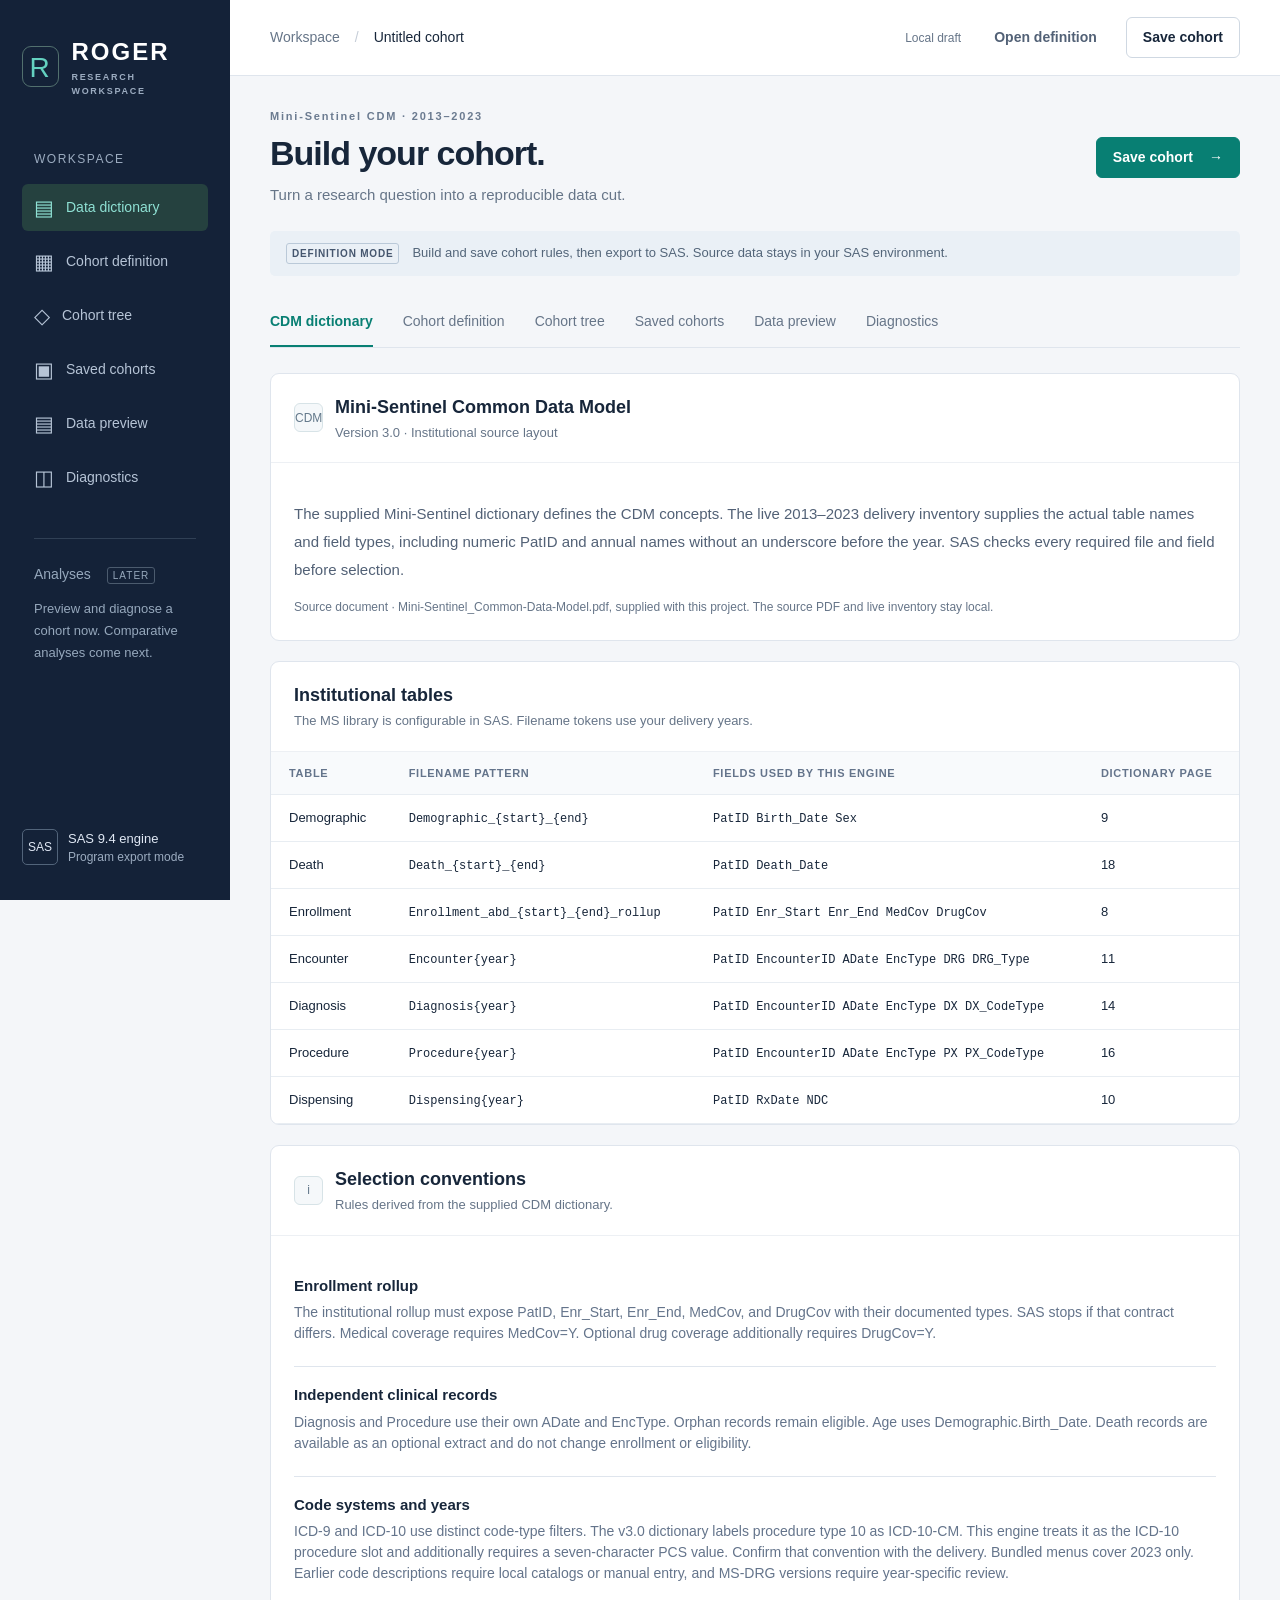
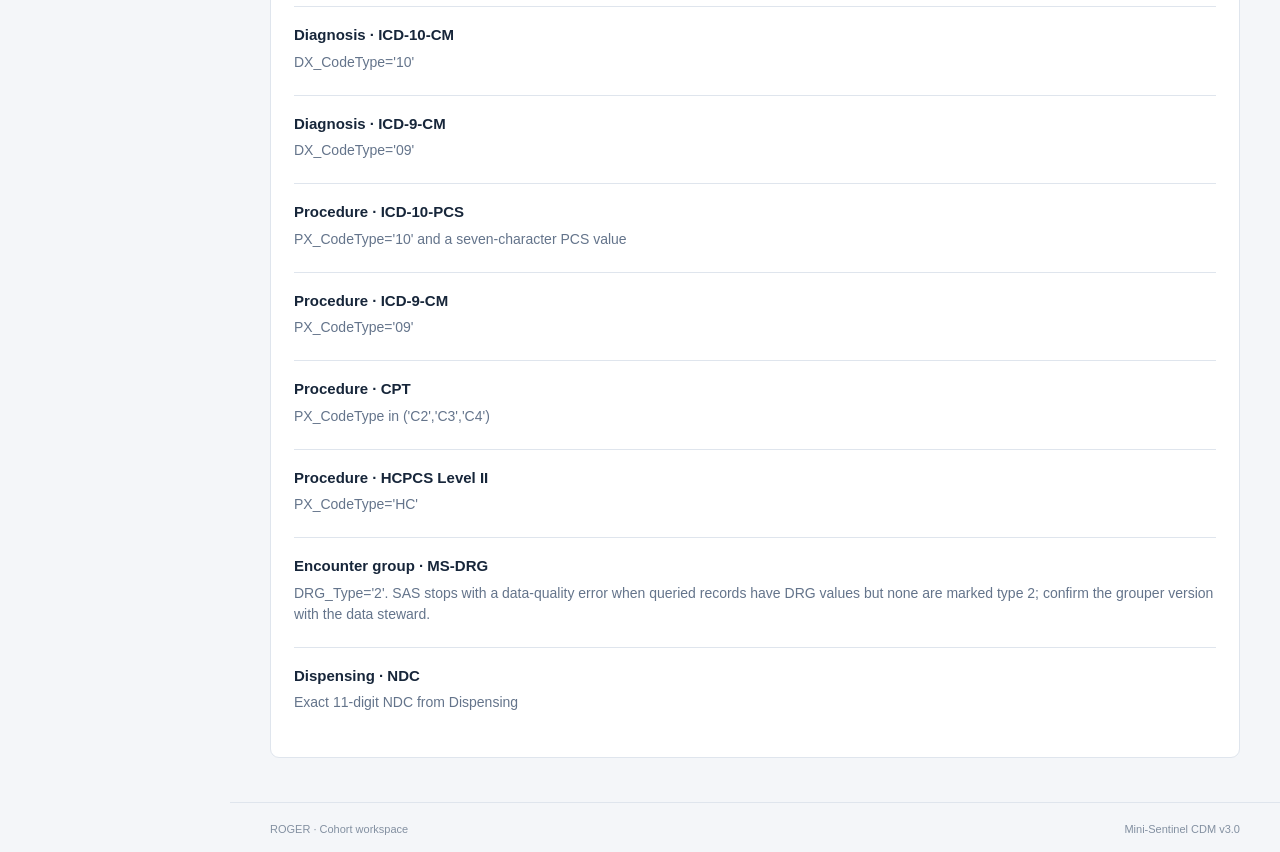
==== index.html @ 64b3f54f "Add saved cohort comparison" ====
<!doctype html>
<html lang="en">
<head>
  <meta charset="UTF-8"><meta name="viewport" content="width=device-width, initial-scale=1">
  <title>ROGER · Cohort workspace</title>
  <meta name="description" content="Define Mini-Sentinel CDM cohorts visually and export a reviewable SAS 9.4 extraction program.">
  <link rel="icon" href="data:image/svg+xml,%3Csvg xmlns='http://www.w3.org/2000/svg' viewBox='0 0 32 32'%3E%3Crect width='32' height='32' rx='8' fill='%23132135'/%3E%3Cpath d='M9 24V8h7a5 5 0 0 1 0 10h-7m7 0 7 6' fill='none' stroke='%2358d1bd' stroke-width='3'/%3E%3C/svg%3E">
  <link rel="stylesheet" href="./style.css?v=d3c6c8b02db3">
</head>
<body>
  <aside class="sidebar">
    <a class="brand" href="./" aria-label="ROGER home"><span class="brand-mark">R</span><span>ROGER<small>RESEARCH WORKSPACE</small></span></a>
    <div class="side-caption">WORKSPACE</div>
    <button class="side-link" data-view="profile" hidden><span aria-hidden="true">♙</span> Investigator profiles</button>
    <button class="side-link" data-view="codebook"><span aria-hidden="true">▤</span> Data dictionary</button>
    <button class="side-link" data-view="builder"><span aria-hidden="true">▦</span> Cohort definition</button>
    <button class="side-link" data-view="graph"><span aria-hidden="true">◇</span> Cohort tree</button>
    <button class="side-link" data-view="saved"><span aria-hidden="true">▣</span> Saved cohorts</button>
    <button class="side-link" data-view="run" hidden><span aria-hidden="true">▶</span> Run in SAS</button>
    <button class="side-link" data-view="preview"><span aria-hidden="true">▤</span> Data preview</button>
    <button class="side-link" data-view="diagnostics"><span aria-hidden="true">◫</span> Diagnostics</button>
    <div class="later"><span>Analyses</span><span class="soon">LATER</span><p>Preview and diagnose a cohort now. Comparative analyses come next.</p></div>
    <div class="side-bottom"><span class="engine-symbol">SAS</span><div>SAS 9.4 engine<small id="execution-mode">Program export mode</small></div></div>
  </aside>
  <div class="workspace">
    <header class="topbar"><div><span class="breadcrumb">Workspace</span><span class="slash">/</span><span id="current-cohort-label">New cohort</span></div><div class="top-actions"><button class="job-indicator" id="job-indicator" data-view="run" hidden aria-live="polite">No SAS job</button><span id="save-state">Local draft</span><button class="button subtle" id="import-button">Open definition</button><button class="button" id="save-button">Save cohort</button></div></header>
    <main id="main">
      <div class="heading"><div><p class="eyebrow">MINI-SENTINEL CDM</p><h1>Build your cohort.</h1><p class="subtitle">Turn a research question into a reproducible data cut.</p></div><button class="button primary" id="review-button">Save cohort <span aria-hidden="true">→</span></button></div>
      <div class="mode-banner"><span class="tag">DEFINITION MODE</span><span>Build and save cohort rules, then export to SAS. Source data stays in your SAS environment.</span></div>
      <nav class="tabs" aria-label="Workspace views"><button data-view="profile" hidden>Profiles</button><button data-view="codebook">CDM dictionary</button><button data-view="builder">Cohort definition</button><button data-view="graph">Cohort tree</button><button data-view="saved">Saved cohorts</button><button data-view="run" hidden>Run in SAS</button><button data-view="preview">Data preview</button><button data-view="diagnostics">Diagnostics</button></nav>
      <div id="app" aria-live="off"><p>Loading the CDM schema…</p></div>
    </main>
    <footer><span>ROGER · Cohort workspace</span><span>Mini-Sentinel CDM v3.0</span></footer>
  </div>
  <input type="file" id="import-file" accept="application/json,.json" hidden>
  <input type="file" id="result-files" accept=".csv,text/csv" multiple hidden>
  <div id="toast" role="status" hidden></div>
  <script type="module" src="./app.js?v=d3c6c8b02db3"></script>
</body>
</html>
---- style.css ----
:root{font-family:Inter,"Segoe UI",Arial,sans-serif;color:#17263a;background:#f4f6f9;font-synthesis:none;--ink:#17263a;--muted:#667588;--line:#dfe5ed;--accent:#087f73;--light:#e8f5f2;--navy:#142238}*{box-sizing:border-box}body{margin:0;font-size:16px;line-height:1.5}button,input,select,textarea{font:inherit}button{cursor:pointer}button:disabled{cursor:not-allowed;opacity:.45}a{color:var(--accent)}button:focus-visible,a:focus-visible,input:focus-visible,select:focus-visible,textarea:focus-visible{outline:3px solid #3da99b;outline-offset:3px}.sidebar{position:fixed;width:230px;inset:0 auto 0 0;background:var(--navy);color:#e1e9f5;padding:34px 22px;display:flex;flex-direction:column}.brand{display:flex;gap:12px;align-items:center;text-decoration:none;color:#fff;font-size:24px;font-weight:650;letter-spacing:2px}.brand-mark{display:grid;place-items:center;color:#64d1c0;border:1px solid #52706e;border-radius:9px;width:39px;height:41px;font-size:28px;font-weight:500}.brand small{display:block;font-size:9px;letter-spacing:1.7px;color:#9cacc0;margin-top:1px}.side-caption{font-size:12px;letter-spacing:1.5px;color:#9cacc0;margin:52px 12px 16px}.side-link{display:flex;gap:12px;align-items:center;background:none;border:0;color:#b6c4d6;padding:13px 12px;text-align:left;border-radius:6px;margin-bottom:7px;font-size:14px}.side-link span{font-size:21px;line-height:1}.side-link:hover{background:#20334c}.side-link.selected{background:#25413f;color:#8fe1d4}.later{margin:30px 12px 0;border-top:1px solid #304055;padding-top:25px;font-size:14px;color:#96a8bc}.soon{font-size:10px;border:1px solid #4b5b6e;border-radius:3px;margin-left:16px;padding:2px 5px;letter-spacing:1px}.later p{font-size:13px;line-height:1.7;color:#96a8bc}.side-bottom{margin-top:auto;display:flex;gap:10px;font-size:13px;align-items:center;padding-top:40px}.side-bottom small{display:block;color:#9cacc0;font-size:12px}.engine-symbol{font-size:12px;border:1px solid #52647a;padding:8px 5px;border-radius:5px}.workspace{margin-left:230px}.topbar{height:77px;padding:0 40px;background:white;border-bottom:1px solid var(--line);display:flex;align-items:center;justify-content:space-between;font-size:14px}.breadcrumb{color:var(--muted)}.slash{margin:0 15px;color:#c5cdd7}.top-actions{display:flex;gap:12px;align-items:center}#save-state{font-size:12px;color:var(--muted);margin-right:4px}.button{border:1px solid #cfd8e2;background:white;color:var(--ink);padding:9px 16px;border-radius:6px;font-size:14px;font-weight:600;display:inline-flex;gap:16px;align-items:center;justify-content:center;white-space:nowrap}.button:hover{background:#f0f4f7}.button.primary{background:var(--accent);color:white;border-color:var(--accent)}.button.primary:hover{background:#08675e}.button.subtle{background:transparent;border-color:transparent;color:#526176}.button.small{padding:6px 10px;font-size:13px}.button.danger{color:#a14242}.heading{display:flex;align-items:center;justify-content:space-between;margin:32px 0 24px;gap:15px}.eyebrow{font-size:11px;letter-spacing:1.8px;color:#6b7b90;font-weight:700;margin:0 0 7px}h1{font-size:34px;line-height:1.25;font-weight:600;letter-spacing:-1px;margin:0}h2{font-size:18px;font-weight:650;margin:0}h3{font-size:15px;font-weight:650;margin:0}.subtitle{color:var(--muted);margin:10px 0 0;font-size:15px}main{max-width:1580px;margin:auto;padding:0 40px 44px}.mode-banner{display:flex;align-items:center;gap:13px;background:#eaf0f6;padding:12px 16px;color:#536579;font-size:13px;border-radius:5px}.tag{font-size:10px;letter-spacing:.8px;font-weight:700;white-space:nowrap;color:#45566e;border:1px solid #bac9d8;border-radius:3px;padding:2px 5px}.tabs{display:flex;gap:30px;border-bottom:1px solid var(--line);margin:22px 0 25px}.tabs button{background:transparent;border:0;border-bottom:2px solid transparent;color:var(--muted);padding:13px 0;font-size:14px}.tabs button.active{border-color:var(--accent);color:var(--accent);font-weight:600}.builder-grid{display:grid;grid-template-columns:minmax(0,1fr) 300px;gap:24px;align-items:start}.stack{display:grid;gap:20px}.panel{background:white;border:1px solid var(--line);border-radius:9px;overflow:hidden}.panel-head{display:flex;align-items:center;gap:12px;padding:20px 23px;border-bottom:1px solid #edf0f4}.panel-head p{margin:2px 0 0;font-size:13px;color:var(--muted)}.step-number{display:grid;place-items:center;width:29px;height:29px;border:1px solid #d7e3e7;background:#f5f8fa;border-radius:6px;font-size:12px;color:#64798b;flex-shrink:0}.panel-body{padding:22px 23px}.fields{display:grid;grid-template-columns:repeat(2,minmax(0,1fr));gap:18px}.fields.three{grid-template-columns:repeat(3,minmax(0,1fr))}.fields .full{grid-column:1/-1}label,.field-label{display:block;font-size:13px;font-weight:600;color:#435369;margin-bottom:6px}input:not([type=checkbox]),select,textarea{width:100%;min-height:41px;border:1px solid #d7dfe8;border-radius:5px;background:#fff;color:var(--ink);padding:8px 11px;font-size:14px}input::placeholder,textarea::placeholder{color:#94a0b0}textarea{resize:vertical;min-height:85px;line-height:1.65;font-family:"Cascadia Code",Consolas,monospace}input:disabled{background:#f5f7fa;color:#667588}.hint{color:var(--muted);font-size:12px;margin:6px 0 0;line-height:1.65}.check-row{display:flex;gap:9px;align-items:center;font-size:14px;font-weight:400;color:#435369;cursor:pointer}.check-row input{width:16px;height:16px;accent-color:var(--accent);margin:0}.source-checks{display:flex;gap:10px 18px;flex-wrap:wrap}.source-checks label{font-size:12px;margin-bottom:0}.source-checks input{width:14px;height:14px}.rule{border:1px solid #e0e6ed;border-radius:6px;margin-bottom:16px}.rule-head{display:flex;gap:10px;align-items:center;justify-content:space-between;padding:12px 15px;background:#f7f9fb;border-bottom:1px solid #e6ebf1}.rule-body{padding:17px}.rule-label{font-size:13px;font-weight:600}.logic{background:#eaf3f1;color:#367b70;font-size:10px;padding:3px 7px;border-radius:3px;letter-spacing:.5px}.logic.exclude{background:#fcf0ed;color:#a85642}.rule-head button{background:transparent;border:0;color:#65778d;font-size:18px}.rule-head button:hover{color:#a14242}.add-rule{width:100%;background:#fbfdfd;border:1px dashed #a9c9c4;color:var(--accent);padding:13px;border-radius:5px;font-size:14px;font-weight:600}.empty{padding:4px 0 20px;color:var(--muted);font-size:14px;line-height:1.8}.and-line{font-size:10px;letter-spacing:1px;color:var(--muted);margin:15px 0;text-align:center}.summary{position:sticky;top:20px}.summary-head{padding:20px 20px 0}.summary-head .eyebrow{font-size:10px}.summary-title{font-size:17px;font-weight:600;margin:5px 0;overflow-wrap:anywhere}.summary-body{padding:18px 20px}.summary .rule-count{font-size:34px;font-weight:500;letter-spacing:-1px}.summary .rule-count small{font-size:12px;letter-spacing:0;color:var(--muted);display:block;margin-top:0}.summary hr{border:0;border-top:1px solid #e8edf2;margin:18px 0}.summary dl{display:grid;grid-template-columns:1fr auto;font-size:12px;gap:9px}.summary dt{color:var(--muted)}.summary dd{margin:0;text-align:right}.timeline{height:100px;position:relative;font-size:10px;margin:10px 0 0;display:flex;align-items:center}.timeline:before{content:"";height:2px;background:#c9dad8;position:absolute;left:0;right:0;top:50%}.timeline .base{background:#c4e5df;height:12px;width:57%;z-index:1}.timeline .follow{background:#e5ebf2;height:12px;flex:1;z-index:1}.timeline .index{height:26px;width:2px;background:#087f73;z-index:2;position:relative}.timeline .index span{position:absolute;top:-25px;left:-23px;width:50px;text-align:center;color:#086f64;font-weight:600}.timeline .ends{position:absolute;top:65px;display:flex;justify-content:space-between;width:100%;color:var(--muted)}.notice{background:#fcf7ec;border:1px solid #eee1bf;border-radius:6px;padding:12px 14px;color:#806627;font-size:12px;line-height:1.7}.notice.info{background:#f0f5f9;border-color:#dce5ee;color:#596c81}.notice.error{background:#fff2f0;border-color:#e9c7c1;color:#974a3e}.notice ul{margin:8px 0 0;padding-left:18px}.status-row{display:flex;align-items:center;gap:9px;font-size:12px;color:#677587}.status-dot{width:7px;height:7px;border-radius:50%;background:#b6934c;flex-shrink:0}.full-button{width:100%;margin-top:15px}.details-toggle{padding:15px 23px;cursor:pointer;font-weight:600;font-size:14px;color:#526176}.details-body{border-top:1px solid var(--line);padding:23px}.output-item{display:flex;gap:10px;align-items:center;border:1px solid var(--line);border-radius:5px;padding:12px;margin:0;cursor:pointer;font-size:13px}.output-item input{accent-color:var(--accent)}.output-item.selected{border-color:#84bdb3;background:#f3faf8}.output-item small{display:block;font-size:11px;color:var(--muted);font-weight:400}.output-item .table-code{font-family:Consolas,monospace;font-size:12px;border:1px solid #d3e1df;border-radius:3px;min-width:25px;text-align:center;color:#56726d;background:white}.review-grid{display:grid;grid-template-columns:minmax(0,1fr) 300px;gap:24px}.review-rule{display:flex;gap:15px;border-bottom:1px solid #e9edf3;padding:18px 0}.review-rule:last-child{border-bottom:0}.review-rule p{font-size:14px;margin:3px 0;color:#617084}.code-chip{display:inline-block;background:#f0f4f8;border:1px solid #dce4ed;border-radius:4px;margin:6px 5px 0 0;padding:3px 7px;font:12px Consolas,monospace}.code-preview{background:#172438;color:#d7e5f3;padding:24px;font:12px/1.8 Consolas,monospace;overflow:auto;max-height:460px;margin:0;tab-size:2;white-space:pre}.toolbar{display:flex;gap:10px;align-items:center;flex-wrap:wrap}.table-wrap{overflow:auto}table{border-collapse:collapse;width:100%;font-size:13px}th{text-align:left;background:#f8fafc;font-size:11px;text-transform:uppercase;letter-spacing:.7px;color:#64748b;font-weight:600}th,td{padding:13px 18px;border-bottom:1px solid #e8edf2;vertical-align:top}td code{font-size:12px}.catalog-note{padding:17px 0;border-bottom:1px solid var(--line)}.catalog-note:last-child{border-bottom:0}.catalog-note p{font-size:14px;color:#64748b;margin:5px 0}.catalog-note a{font-size:12px}.review-summary-text{font-size:15px;line-height:1.85;color:#526176}.subheading{font-size:12px;letter-spacing:.6px;color:#63758b;margin:25px 0 12px}.export-meta{font-size:12px;color:var(--muted);margin:12px 0}footer{display:flex;justify-content:space-between;padding:18px 40px;border-top:1px solid var(--line);font-size:11px;color:#8390a1}#toast{position:fixed;right:28px;bottom:25px;background:#142b30;color:white;padding:13px 22px;border-radius:7px;box-shadow:0 5px 20px #19293722;font-size:14px;z-index:5;max-width:calc(100vw - 56px)}.error-screen{padding:35px;background:#fff2f0;border:1px solid #e4a99e;border-radius:8px} .icon-note{font-size:22px;color:#a0adb9;margin-bottom:8px}.mobile-title{display:none}
@media(min-width:1500px){.builder-grid,.review-grid{grid-template-columns:minmax(0,1fr) 330px}.panel-body{padding:25px}.fields{gap:20px}}
@media(max-width:1180px){.sidebar{width:195px;padding-left:16px;padding-right:16px}.workspace{margin-left:195px}main{padding:0 24px 30px}.topbar{padding:0 24px}.builder-grid,.review-grid{grid-template-columns:minmax(0,1fr) 260px;gap:18px}.panel-body,.panel-head{padding:18px}.fields.three{grid-template-columns:repeat(2,minmax(0,1fr))}.brand{font-size:21px}.brand small{font-size:8px}.brand-mark{width:33px;height:37px}.side-link{font-size:13px}}
@media(max-width:980px){.builder-grid,.review-grid{grid-template-columns:1fr}.summary{position:static}.summary .timeline{max-width:350px}.summary dl{max-width:420px}.side-bottom{font-size:12px}.heading{align-items:flex-start}h1{font-size:30px}#save-state{display:none}}
@media(max-width:720px){.sidebar{position:static;width:100%;padding:16px 20px;display:block}.brand{font-size:21px}.brand small{font-size:8px}.sidebar .side-caption,.sidebar .side-link,.sidebar .later,.sidebar .side-bottom{display:none}.workspace{margin:0}.topbar{height:auto;padding:12px 20px;gap:10px;flex-wrap:wrap}.topbar>div:first-child{display:none}.top-actions{width:100%;justify-content:flex-end}main{padding:0 18px 30px}.heading{margin-top:24px;flex-wrap:wrap}.heading .button{font-size:13px}.subtitle{font-size:14px}.mode-banner{align-items:flex-start;flex-direction:column;gap:7px}.tabs{gap:18px}.tabs button{font-size:12px}.fields.three{grid-template-columns:repeat(2,minmax(0,1fr))}.panel-body,.panel-head{padding:17px}.fields{gap:14px}.source-checks{gap:9px}.output-item{padding:10px;font-size:12px}footer{padding:16px 20px;gap:10px;flex-wrap:wrap}.rule-body{padding:13px}.button{padding:9px 12px}h1{font-size:30px}}
@media(max-width:440px){.fields,.fields.three{grid-template-columns:1fr}.fields .full{grid-column:auto}.heading .button{width:100%}.tabs{gap:12px}.tabs button{font-size:11px}.source-checks{display:grid;grid-template-columns:1fr 1fr}.rule-head{padding:10px}.review-rule{gap:8px}}

.code-library-launch{display:flex;align-items:center;justify-content:space-between;gap:16px;background:#edf7f4;border:1px solid #cce6df;border-radius:7px;padding:14px 16px}.code-library-launch strong{font-size:14px}.code-library-launch .hint{margin:2px 0 0}.code-picker{width:min(960px,calc(100vw - 32px));max-height:calc(100dvh - 32px);padding:0;border:1px solid var(--line);border-radius:12px;color:var(--ink);box-shadow:0 24px 90px #14223850}.code-picker[open]{display:flex;flex-direction:column}.code-picker::backdrop{background:#14223888;backdrop-filter:blur(3px)}.picker-head{display:flex;justify-content:space-between;gap:16px;padding:23px 26px 15px}.picker-head h2{font-size:23px}.picker-head p:last-child{font-size:13px;color:var(--muted);margin:5px 0 0}.picker-close{background:none;border:0;font-size:27px;color:var(--muted);align-self:start;line-height:1.2}.picker-controls{display:grid;grid-template-columns:minmax(0,2fr) minmax(140px,1fr);gap:16px;padding:0 26px 15px}.picker-tools{display:flex;justify-content:space-between;align-items:center;gap:12px;padding:10px 26px;border-top:1px solid var(--line);background:#f7f9fb;font-size:12px;color:var(--muted)}.picker-tools .check-row{margin:0;font-size:13px}.picker-results{overflow:auto;min-height:160px;height:360px;border-block:1px solid var(--line);overscroll-behavior:contain}.picker-row{display:grid;grid-template-columns:18px 100px minmax(0,1fr);gap:14px;padding:12px 26px;margin:0;border-bottom:1px solid #edf0f4;font-size:13px;font-weight:400;cursor:pointer}.picker-row:hover{background:#f4f9f8}.picker-row.picked{background:#eaf6f2}.picker-row input{accent-color:var(--accent);width:16px;height:16px;margin:3px 0 0}.picker-code{font-family:Consolas,monospace;color:#087f73;font-weight:650}.picker-code small{display:block;font-family:Inter,"Segoe UI",sans-serif;font-size:10px;font-weight:500;color:#547c70}.picker-description small{display:block;font-size:10px;color:var(--muted);margin-top:4px}.picker-empty{padding:48px 30px;text-align:center;color:var(--muted);font-size:14px}.picker-pagination{display:flex;align-items:center;justify-content:center;gap:16px;padding:10px 24px;font-size:12px}.picker-reference{padding:8px 26px 12px;font-size:11px;color:var(--muted);max-height:150px;overflow:auto}.picker-reference summary{cursor:pointer}.picker-reference p{margin:6px 0}.picker-footer{display:flex;justify-content:space-between;gap:16px;align-items:center;padding:17px 26px;border-top:1px solid var(--line);background:#f7f9fb}.picker-footer>div{display:flex;align-items:center;gap:10px}.picker-footer strong{font-size:13px}.picker-error{color:#9d3737;background:#fff2ef;padding:9px 26px;margin:0;font-size:13px}.picker-import{padding:12px 26px;border-top:1px solid var(--line)}.picker-import input{font-size:12px!important}.picker-import .hint{font-size:11px}
@media(max-width:600px){.picker-head,.picker-controls{padding-left:16px;padding-right:16px}.picker-head h2{font-size:19px}.picker-controls{grid-template-columns:1fr;gap:8px}.picker-row{padding:12px 16px;grid-template-columns:16px 80px minmax(0,1fr);gap:8px}.picker-results{height:280px}.picker-footer{padding:12px;flex-wrap:wrap}.picker-pagination{gap:8px;padding:10px}.picker-pagination .button{font-size:11px}.code-library-launch{align-items:flex-start;flex-direction:column}.picker-tools{padding:10px 16px}.picker-reference{padding:8px 16px}}

.tree-toolbar{display:flex;justify-content:space-between;align-items:center;gap:18px;padding:20px 22px;border-bottom:1px solid var(--line);flex-wrap:wrap}.tree-actions{display:flex;gap:7px;flex-wrap:wrap}.tree-layout{display:grid;grid-template-columns:minmax(0,1fr) 260px}.tree-canvas-tools{display:flex;gap:12px;align-items:center;padding:10px 15px;border-bottom:1px solid var(--line);min-height:57px}.tree-canvas-tools label{margin:0}.tree-canvas-tools select{width:85px;min-height:32px;padding:4px 8px;font-size:12px}.tree-viewport{height:610px;overflow:auto;overscroll-behavior:contain;background-color:#f4f8f9;background-image:radial-gradient(#c6d8d8 .9px,transparent .9px);background-size:18px 18px}.tree-size{position:relative;min-width:100%;min-height:100%}.tree-world{position:relative;transform-origin:0 0}.tree-links{position:absolute;inset:0;overflow:visible;pointer-events:none}.tree-links g path{fill:none;stroke:#749b99;stroke-width:2.5}.tree-links #tree-link-preview{fill:none;stroke:#087f73;stroke-width:3;stroke-dasharray:7 5}.tree-node{position:absolute;width:210px;height:166px;border:1.5px solid #c8d7dd;border-radius:10px;background:#fff;box-shadow:0 3px 12px #1c485412;overflow:visible}.tree-node.active{outline:3px solid #66bcae;outline-offset:3px}.tree-node.group{border-color:#b3a3d5;background:#faf7ff}.tree-node.exclude{border-color:#d9aeaa;background:#fff8f6}.tree-node.event{border-color:#90cabc}.tree-node-header{display:flex;justify-content:space-between;align-items:center;width:100%;border:0;border-bottom:1px solid #dce6e9;background:#edf4f6;border-radius:9px 9px 0 0;padding:10px 13px;font-size:14px;font-weight:650;color:var(--ink);cursor:grab;touch-action:none}.tree-node-header:active{cursor:grabbing}.group .tree-node-header{background:#eee7fa}.exclude .tree-node-header{background:#fae9e4}.event .tree-node-header{background:#e6f3ee}.tree-node-body{display:block;width:100%;height:107px;text-align:left;border:0;background:transparent;padding:9px 12px;color:#40556a;overflow:hidden}.tree-node-body>span{white-space:pre-line;font-size:12px;line-height:1.5;display:-webkit-box;-webkit-line-clamp:4;-webkit-box-orient:vertical;overflow:hidden;overflow-wrap:anywhere}.tree-note{display:block;margin-top:6px;font-size:10px;color:#8b7445;overflow:hidden;text-overflow:ellipsis;white-space:nowrap}.tree-port,.tree-link-handle{position:absolute;bottom:-13px;border:1px solid #b7caca;border-radius:20px;font-size:10px;padding:3px 9px;background:#fff;color:#477c75;z-index:2}.tree-port{left:12px}.tree-link-handle{right:12px;touch-action:none;cursor:crosshair}.tree-inspector{padding:20px 18px;border-left:1px solid var(--line);background:#fff;overflow:auto;max-height:667px}.tree-inspector label{margin-top:20px}.tree-inspector textarea{font-family:inherit;font-size:12px}.tree-inspector .full-button{margin-top:16px}.tree-expression{padding:17px 22px;border-top:1px solid var(--line);font-size:13px}.tree-expression>p{overflow-wrap:anywhere}.logic-summary{display:flex;align-items:center;justify-content:space-between;gap:12px;background:#f2f7f6;border:1px solid #d4e4e0;border-radius:6px;padding:12px;margin-bottom:18px;font-size:12px}.logic-summary strong{overflow-wrap:anywhere}.protocol-preview{white-space:pre-wrap;overflow-wrap:anywhere;padding:22px;font-family:inherit;font-size:13px;max-height:500px;overflow:auto}.event-editor{width:min(760px,calc(100vw - 32px));max-height:calc(100dvh - 32px);padding:0;border:1px solid var(--line);border-radius:10px;color:var(--ink)}.event-editor::backdrop{background:#14223888;backdrop-filter:blur(2px)}
@media(max-width:1100px){.tree-layout{grid-template-columns:minmax(0,1fr) 220px}.tree-canvas-tools>.hint{display:none}.tree-inspector{padding:18px 12px}}@media(max-width:750px){.tree-layout{grid-template-columns:1fr}.tree-inspector{border-left:0;border-top:1px solid var(--line);max-height:400px}.tree-viewport{height:470px}.tree-toolbar{padding:15px}.tree-actions{gap:5px}.tree-actions .button{font-size:11px}}

.tree-workspace.expanded{position:fixed;inset:16px;z-index:20;background:white;overflow:auto;box-shadow:0 10px 90px #14223866}.tree-workspace.expanded .tree-viewport{height:calc(100dvh - 275px)}.tree-workspace.expanded .tree-inspector{max-height:calc(100dvh - 220px)}
.tree-layout{grid-template-columns:minmax(0,1fr) minmax(330px,390px)}.tree-inspector{max-height:667px}.tree-form{display:grid;gap:14px;margin:20px 0}.tree-field{min-width:0}.tree-field label,.tree-field .field-label{display:block;margin:0 0 6px;font-size:12px;font-weight:650;color:#3a5262}.tree-field input,.tree-field select,.tree-field textarea{width:100%;min-width:0;margin:0}.tree-field-grid{display:grid;grid-template-columns:repeat(2,minmax(0,1fr));gap:10px}.tree-field-grid.three{grid-template-columns:repeat(3,minmax(0,1fr))}.tree-checks{display:grid;grid-template-columns:repeat(2,minmax(0,1fr));gap:4px 8px;max-height:185px;overflow:auto;padding:7px;border:1px solid var(--line);border-radius:6px}.tree-checks label,.tree-toggle{display:flex;align-items:center;gap:6px;margin:0;font-size:11px;line-height:1.3;font-weight:500}.tree-checks input,.tree-toggle input{width:auto;min-width:0;margin:0}.tree-toggle{padding:9px;border:1px solid var(--line);border-radius:6px}.tree-covariate,.tree-advanced{border:1px solid var(--line);border-radius:7px;padding:10px}.tree-covariate summary,.tree-advanced summary{font-weight:650;cursor:pointer}.tree-covariate>.tree-field,.tree-covariate>.tree-field-grid,.tree-advanced>.tree-field{margin-top:12px}.tree-covariate>.button,.tree-field>.button{margin-top:8px}.tree-issues p{margin:8px 0;padding:8px;border-left:3px solid #bd8c48;background:#fff8ea;font-size:11px}.tree-validation{font-size:11px;font-weight:650;color:#537a72}.tree-validation:not(:empty){margin:6px 0 0}@media(max-width:1100px){.tree-layout{grid-template-columns:minmax(0,1fr) 330px}}@media(max-width:750px){.tree-layout{grid-template-columns:1fr}.tree-inspector{max-height:none}.tree-field-grid.three{grid-template-columns:repeat(3,minmax(0,1fr))}}

.top-actions{flex-wrap:wrap}.topbar{min-height:76px;height:auto;padding-top:12px;padding-bottom:12px}

.source-pill{display:flex;align-items:center;min-height:41px;padding:8px 11px;border:1px solid #d7dfe8;border-radius:5px;background:#f7f9fb;font-size:13px}.results-toolbar{display:flex;justify-content:space-between;align-items:center;gap:20px;padding:23px;background:white;border:1px solid var(--line);border-radius:9px}.results-toolbar p{max-width:760px}.results-file-list{display:flex;gap:8px;flex-wrap:wrap}.result-chip{display:inline-flex;align-items:center;gap:7px;background:#e8f5f2;border:1px solid #cce3dd;padding:5px 9px;border-radius:20px;font-size:12px;color:#46675f}.result-chip button{background:none;border:0;color:#6c7a86;font-size:18px;line-height:1}.results-controls{display:flex;gap:14px;align-items:end;flex-wrap:wrap;margin-bottom:18px}.results-controls>div{min-width:170px;flex:1}.results-controls>button{margin-bottom:1px}.column-picker{position:relative;align-self:end;border:1px solid #cfd8e2;border-radius:6px;padding:9px 12px;min-width:130px;font-size:13px}.column-picker summary{cursor:pointer}.column-picker>div{position:absolute;z-index:4;right:0;top:42px;max-height:280px;width:240px;overflow:auto;padding:12px;background:white;border:1px solid var(--line);box-shadow:0 10px 30px #14223825;border-radius:6px}.column-picker .check-row{margin-bottom:8px;overflow-wrap:anywhere}.results-stat-strip{display:flex;gap:25px;flex-wrap:wrap;margin-bottom:15px;color:var(--muted);font-size:12px}.results-stat-strip strong{color:var(--ink);font-size:16px}.results-table{max-height:570px;border:1px solid var(--line);border-radius:6px}.results-table th{position:sticky;top:0;z-index:1}.results-table th button{border:0;background:none;color:inherit;font:inherit;text-transform:inherit;letter-spacing:inherit;padding:0;text-align:left}.results-table td{white-space:nowrap;font-family:Consolas,monospace;font-size:12px}.result-pages{display:flex;justify-content:center;align-items:center;gap:12px;margin-top:18px;font-size:13px;color:var(--muted)}.diagnostic-cards{display:grid;grid-template-columns:repeat(auto-fit,minmax(170px,1fr));gap:10px;margin-bottom:20px}.diagnostic-card{text-align:left;display:grid;gap:8px;border:1px solid #d7e4e1;background:#f4faf8;border-radius:7px;padding:15px;color:var(--ink)}.diagnostic-card strong{font-size:12px}.diagnostic-card span{font-size:11px;color:var(--muted)}.diagnostic-subhead{margin:20px 0 10px}@media(max-width:900px){.tabs{gap:13px;overflow-x:auto;white-space:nowrap}.tabs button{flex-shrink:0}}@media(max-width:620px){.results-toolbar{align-items:stretch;flex-direction:column}.results-toolbar .button{width:100%}.results-controls>div{min-width:100%}.results-stat-strip{gap:10px}}

[hidden]{display:none!important}.desktop-path{display:flex;gap:8px}.desktop-path input{min-width:0;flex:1}.run-actions{display:flex;gap:10px;flex-wrap:wrap;margin-top:18px}.job-state{text-transform:capitalize;margin-bottom:8px}.job-log{max-height:500px;overflow:auto;white-space:pre-wrap;overflow-wrap:anywhere;background:#101d2d;color:#dce9f1;padding:18px;border-radius:6px;font:12px/1.55 Consolas,monospace;margin:16px 0 0}.desktop-path button{flex:none}@media(max-width:620px){.desktop-path{flex-direction:column}.run-actions .button{width:100%}}
.job-progress{margin:0 0 12px;padding:10px 12px;border:1px solid #d5e3e6;border-radius:6px;background:#f4f8f9;color:#37556a;font-size:12px;line-height:1.5}
.setup-guide{background:#eaf6f3;border:1px solid #b8dcd5;border-radius:8px;padding:17px 22px;color:var(--ink)}.setup-guide summary{cursor:pointer;font-weight:700;font-size:16px}.setup-guide ol{margin:16px 0 12px;padding-left:22px}.setup-guide li{padding-left:5px;margin:9px 0}.setup-guide code{overflow-wrap:anywhere}.setup-guide .hint{margin-bottom:0}
.job-indicator{border:1px solid #cbdad9;border-radius:20px;background:#f3f8f7;color:#294959;padding:8px 12px;font:600 12px Inter,"Segoe UI",sans-serif;cursor:pointer;white-space:nowrap}.job-indicator[data-status="running"]{background:#fff2cf;border-color:#e9c66b;color:#644c11}.job-indicator[data-status="failed"]{background:#fff0ed;border-color:#e2ada5;color:#853d32}.job-indicator[data-status="completed"]{background:#e5f6ec;border-color:#a6d8ba;color:#246342}.saved-list{display:grid;gap:10px;margin-top:20px}.saved-card{display:flex;align-items:center;gap:10px;border:1px solid #d7e1e5;border-radius:8px;background:#fff;padding:10px}.saved-card.chosen{border-color:#59b6a4;background:#f2faf7}.saved-card>button:first-child{display:grid;gap:6px;flex:1;min-width:0;text-align:left;border:0;background:transparent;color:var(--ink);padding:8px;cursor:pointer}.saved-card strong{font-size:15px}.saved-card span,.saved-card small{font-size:12px;color:var(--muted);overflow-wrap:anywhere}.saved-card small{color:#4e6667}.saved-card .button{flex:none}.text-link{padding:0;border:0;background:none;color:#087f73;text-decoration:underline;font:inherit;cursor:pointer}
.saved-card .cohort-status{display:inline-block;width:max-content;padding:2px 8px;border-radius:10px;font-size:11px;font-weight:700}.cohort-status.draft{background:#fff0d8;color:#704815}.cohort-status.ready{background:#e5f6ec;color:#246342}.recent-list{display:grid;gap:8px}.recent-row{display:flex;align-items:center;justify-content:space-between;gap:12px;border:1px solid var(--line);border-radius:7px;padding:10px 12px}.recent-row>div{display:grid;gap:2px;min-width:0}.recent-row span,.recent-row small{color:var(--muted);font-size:12px;overflow-wrap:anywhere}.tree-issue-list{padding:0 24px 22px}.tree-issue-list:empty{display:none}.tree-issue-list strong{display:block;margin-bottom:8px;font-size:13px}.tree-issue-list>div{display:grid;gap:6px}.tree-issue-list button{display:flex;justify-content:space-between;gap:12px;width:100%;text-align:left;padding:9px 11px;border:1px solid #ecd3a9;border-radius:5px;background:#fff8ea;color:#594326;font-size:12px}.tree-issue-list button:hover{background:#fff0d8}.name-dialog{width:min(460px,calc(100vw - 30px));border:1px solid var(--line);border-radius:9px;padding:25px;box-shadow:0 15px 45px #17263a33}.name-dialog::backdrop{background:#17263a88}.name-dialog label{margin-top:18px}.name-error{color:#a14242;font-size:12px;min-height:1.2em}

.picker-column-head{display:grid;grid-template-columns:18px 100px minmax(0,1fr);gap:14px;padding:9px 26px;border-top:1px solid var(--line);background:#f7f9fb;color:var(--muted);font-size:11px;font-weight:700;text-transform:uppercase;letter-spacing:.03em}
@media(max-width:600px){.picker-column-head{grid-template-columns:16px 80px minmax(0,1fr);gap:8px;padding:9px 16px;font-size:10px}}

.saved-compare-summary{display:flex;align-items:center;gap:12px;flex-wrap:wrap;margin:16px 0;font-size:13px}.saved-compare-summary span{color:var(--muted);flex:1;min-width:220px}.saved-compare-table{max-height:450px;overflow:auto;border:1px solid var(--line);border-radius:6px}.saved-compare-table table{min-width:640px}.saved-compare-table th,.saved-compare-table td{text-align:left;vertical-align:top;overflow-wrap:anywhere;white-space:pre-wrap;max-width:300px}.saved-compare-table thead th{position:sticky;top:0;background:#f7f9fb;z-index:1}.saved-compare-table tbody th{font-weight:650;color:#365267;width:190px}
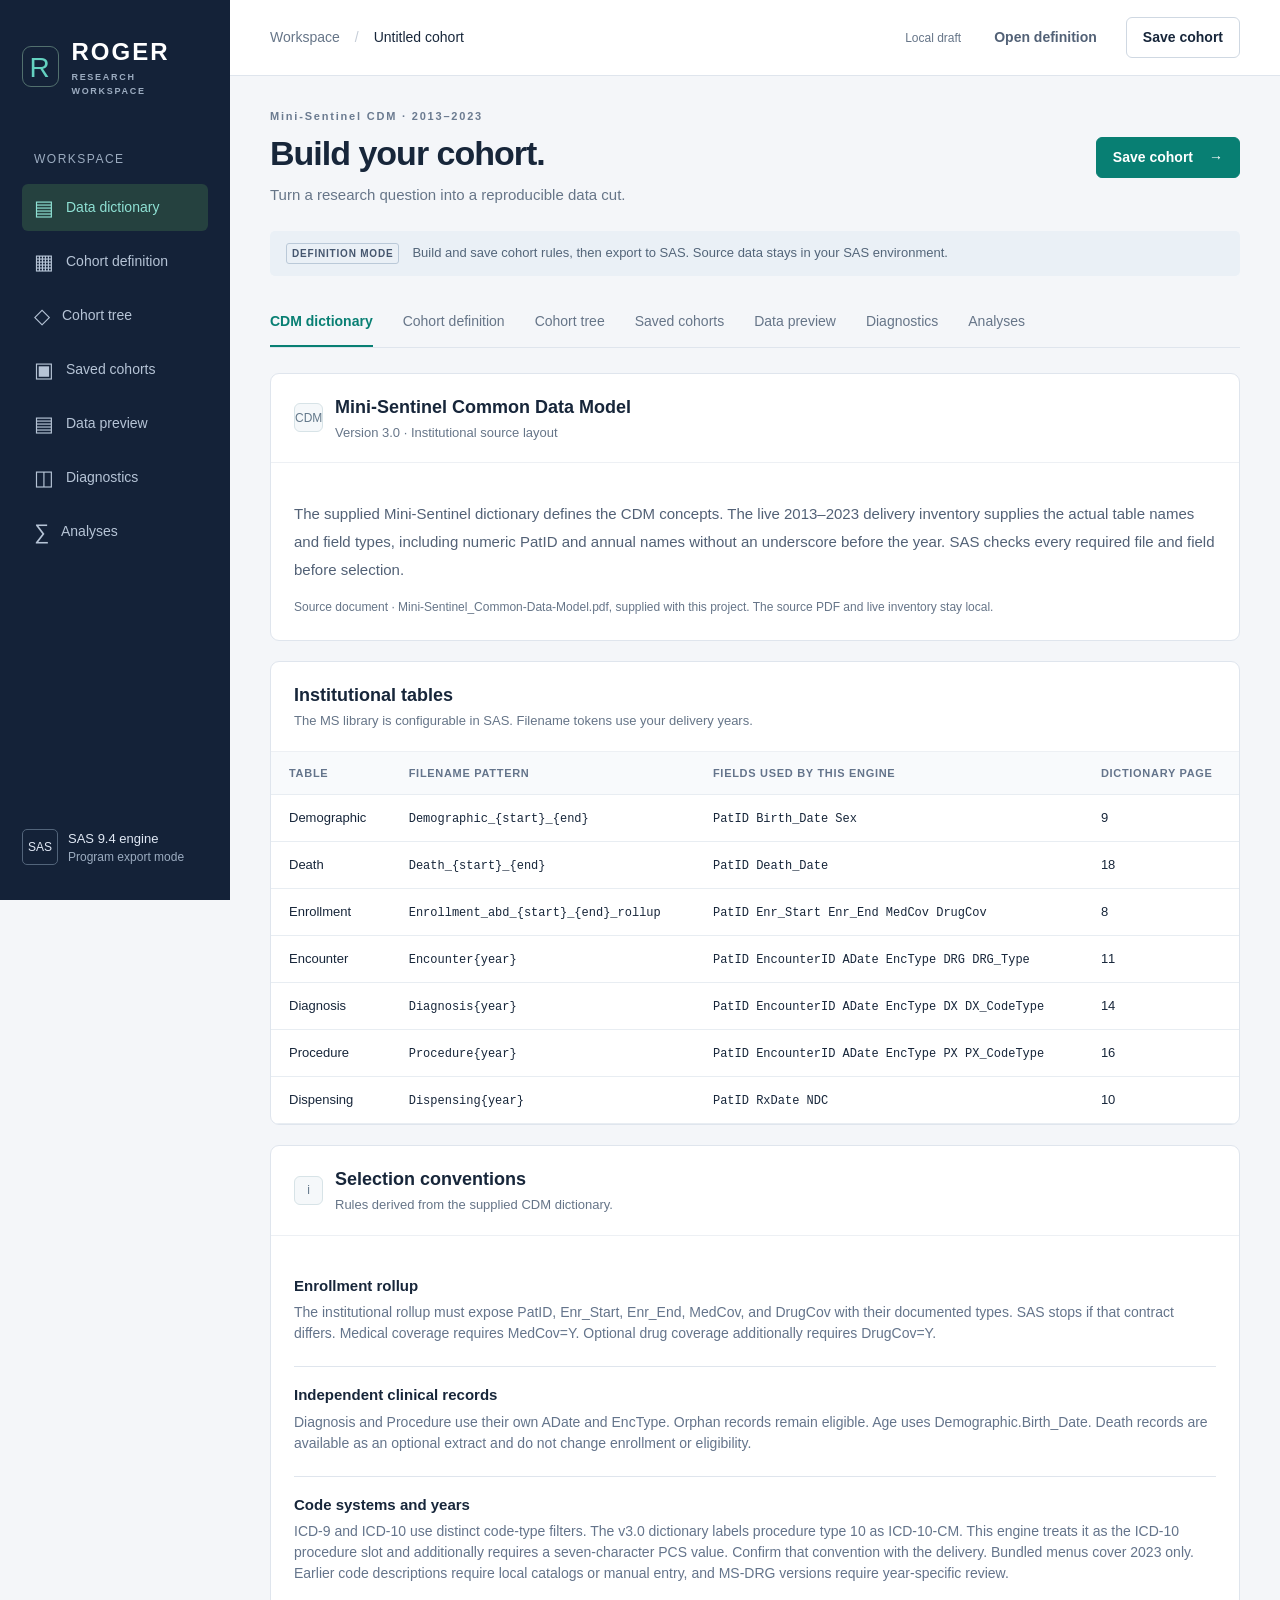
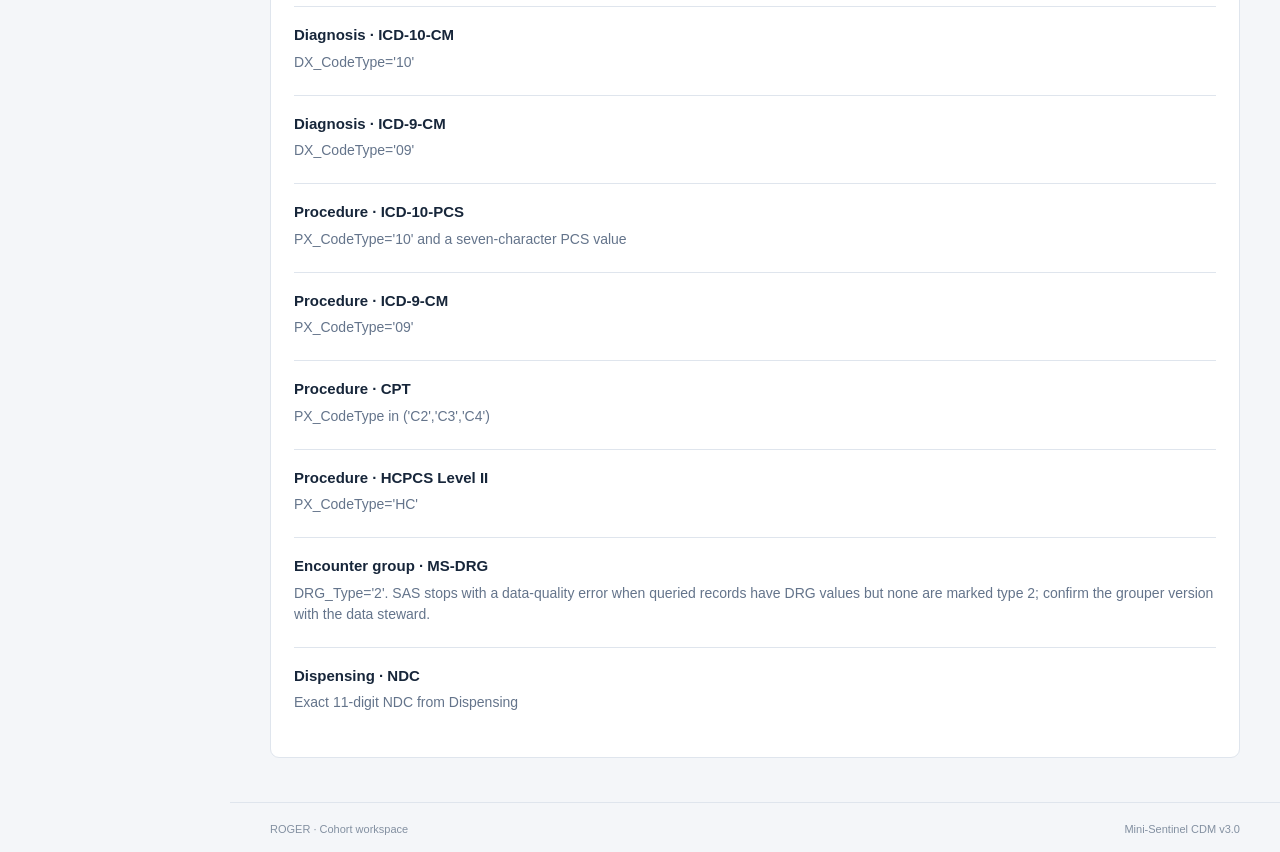
==== commit 65ea9f3a: "Publish ROGER analytic toolkit preview" ====
--- a/index.html
+++ b/index.html
@@ -5,7 +5,7 @@
   <title>ROGER · Cohort workspace</title>
   <meta name="description" content="Define Mini-Sentinel CDM cohorts visually and export a reviewable SAS 9.4 extraction program.">
   <link rel="icon" href="data:image/svg+xml,%3Csvg xmlns='http://www.w3.org/2000/svg' viewBox='0 0 32 32'%3E%3Crect width='32' height='32' rx='8' fill='%23132135'/%3E%3Cpath d='M9 24V8h7a5 5 0 0 1 0 10h-7m7 0 7 6' fill='none' stroke='%2358d1bd' stroke-width='3'/%3E%3C/svg%3E">
-  <link rel="stylesheet" href="./style.css?v=d3c6c8b02db3">
+  <link rel="stylesheet" href="./style.css?v=68c34411cda1">
 </head>
 <body>
   <aside class="sidebar">
@@ -19,7 +19,7 @@
     <button class="side-link" data-view="run" hidden><span aria-hidden="true">▶</span> Run in SAS</button>
     <button class="side-link" data-view="preview"><span aria-hidden="true">▤</span> Data preview</button>
     <button class="side-link" data-view="diagnostics"><span aria-hidden="true">◫</span> Diagnostics</button>
-    <div class="later"><span>Analyses</span><span class="soon">LATER</span><p>Preview and diagnose a cohort now. Comparative analyses come next.</p></div>
+    <button class="side-link" data-view="analysis"><span aria-hidden="true">∑</span> Analyses</button>
     <div class="side-bottom"><span class="engine-symbol">SAS</span><div>SAS 9.4 engine<small id="execution-mode">Program export mode</small></div></div>
   </aside>
   <div class="workspace">
@@ -27,7 +27,7 @@
     <main id="main">
       <div class="heading"><div><p class="eyebrow">MINI-SENTINEL CDM</p><h1>Build your cohort.</h1><p class="subtitle">Turn a research question into a reproducible data cut.</p></div><button class="button primary" id="review-button">Save cohort <span aria-hidden="true">→</span></button></div>
       <div class="mode-banner"><span class="tag">DEFINITION MODE</span><span>Build and save cohort rules, then export to SAS. Source data stays in your SAS environment.</span></div>
-      <nav class="tabs" aria-label="Workspace views"><button data-view="profile" hidden>Profiles</button><button data-view="codebook">CDM dictionary</button><button data-view="builder">Cohort definition</button><button data-view="graph">Cohort tree</button><button data-view="saved">Saved cohorts</button><button data-view="run" hidden>Run in SAS</button><button data-view="preview">Data preview</button><button data-view="diagnostics">Diagnostics</button></nav>
+      <nav class="tabs" aria-label="Workspace views"><button data-view="profile" hidden>Profiles</button><button data-view="codebook">CDM dictionary</button><button data-view="builder">Cohort definition</button><button data-view="graph">Cohort tree</button><button data-view="saved">Saved cohorts</button><button data-view="run" hidden>Run in SAS</button><button data-view="preview">Data preview</button><button data-view="diagnostics">Diagnostics</button><button data-view="analysis">Analyses</button></nav>
       <div id="app" aria-live="off"><p>Loading the CDM schema…</p></div>
     </main>
     <footer><span>ROGER · Cohort workspace</span><span>Mini-Sentinel CDM v3.0</span></footer>
@@ -35,6 +35,6 @@
   <input type="file" id="import-file" accept="application/json,.json" hidden>
   <input type="file" id="result-files" accept=".csv,text/csv" multiple hidden>
   <div id="toast" role="status" hidden></div>
-  <script type="module" src="./app.js?v=d3c6c8b02db3"></script>
+  <script type="module" src="./app.js?v=68c34411cda1"></script>
 </body>
 </html>
--- a/style.css
+++ b/style.css
@@ -17,6 +17,7 @@
 .top-actions{flex-wrap:wrap}.topbar{min-height:76px;height:auto;padding-top:12px;padding-bottom:12px}
 
 .source-pill{display:flex;align-items:center;min-height:41px;padding:8px 11px;border:1px solid #d7dfe8;border-radius:5px;background:#f7f9fb;font-size:13px}.results-toolbar{display:flex;justify-content:space-between;align-items:center;gap:20px;padding:23px;background:white;border:1px solid var(--line);border-radius:9px}.results-toolbar p{max-width:760px}.results-file-list{display:flex;gap:8px;flex-wrap:wrap}.result-chip{display:inline-flex;align-items:center;gap:7px;background:#e8f5f2;border:1px solid #cce3dd;padding:5px 9px;border-radius:20px;font-size:12px;color:#46675f}.result-chip button{background:none;border:0;color:#6c7a86;font-size:18px;line-height:1}.results-controls{display:flex;gap:14px;align-items:end;flex-wrap:wrap;margin-bottom:18px}.results-controls>div{min-width:170px;flex:1}.results-controls>button{margin-bottom:1px}.column-picker{position:relative;align-self:end;border:1px solid #cfd8e2;border-radius:6px;padding:9px 12px;min-width:130px;font-size:13px}.column-picker summary{cursor:pointer}.column-picker>div{position:absolute;z-index:4;right:0;top:42px;max-height:280px;width:240px;overflow:auto;padding:12px;background:white;border:1px solid var(--line);box-shadow:0 10px 30px #14223825;border-radius:6px}.column-picker .check-row{margin-bottom:8px;overflow-wrap:anywhere}.results-stat-strip{display:flex;gap:25px;flex-wrap:wrap;margin-bottom:15px;color:var(--muted);font-size:12px}.results-stat-strip strong{color:var(--ink);font-size:16px}.results-table{max-height:570px;border:1px solid var(--line);border-radius:6px}.results-table th{position:sticky;top:0;z-index:1}.results-table th button{border:0;background:none;color:inherit;font:inherit;text-transform:inherit;letter-spacing:inherit;padding:0;text-align:left}.results-table td{white-space:nowrap;font-family:Consolas,monospace;font-size:12px}.result-pages{display:flex;justify-content:center;align-items:center;gap:12px;margin-top:18px;font-size:13px;color:var(--muted)}.diagnostic-cards{display:grid;grid-template-columns:repeat(auto-fit,minmax(170px,1fr));gap:10px;margin-bottom:20px}.diagnostic-card{text-align:left;display:grid;gap:8px;border:1px solid #d7e4e1;background:#f4faf8;border-radius:7px;padding:15px;color:var(--ink)}.diagnostic-card strong{font-size:12px}.diagnostic-card span{font-size:11px;color:var(--muted)}.diagnostic-subhead{margin:20px 0 10px}@media(max-width:900px){.tabs{gap:13px;overflow-x:auto;white-space:nowrap}.tabs button{flex-shrink:0}}@media(max-width:620px){.results-toolbar{align-items:stretch;flex-direction:column}.results-toolbar .button{width:100%}.results-controls>div{min-width:100%}.results-stat-strip{gap:10px}}
+.analysis-methods{display:grid;grid-template-columns:repeat(auto-fit,minmax(210px,1fr));gap:10px}.analysis-method{min-height:108px;display:flex;flex-direction:column;gap:9px;align-items:flex-start;text-align:left;background:#fff;border:1px solid var(--line);border-radius:8px;padding:16px;color:var(--ink);cursor:pointer}.analysis-method.selected{border:2px solid var(--accent);background:#eef8f5}.analysis-method strong{font-size:14px}.analysis-method small{font-size:12px;color:var(--muted);line-height:1.4}.analysis-method:hover{border-color:var(--accent)}
 
 [hidden]{display:none!important}.desktop-path{display:flex;gap:8px}.desktop-path input{min-width:0;flex:1}.run-actions{display:flex;gap:10px;flex-wrap:wrap;margin-top:18px}.job-state{text-transform:capitalize;margin-bottom:8px}.job-log{max-height:500px;overflow:auto;white-space:pre-wrap;overflow-wrap:anywhere;background:#101d2d;color:#dce9f1;padding:18px;border-radius:6px;font:12px/1.55 Consolas,monospace;margin:16px 0 0}.desktop-path button{flex:none}@media(max-width:620px){.desktop-path{flex-direction:column}.run-actions .button{width:100%}}
 .job-progress{margin:0 0 12px;padding:10px 12px;border:1px solid #d5e3e6;border-radius:6px;background:#f4f8f9;color:#37556a;font-size:12px;line-height:1.5}
